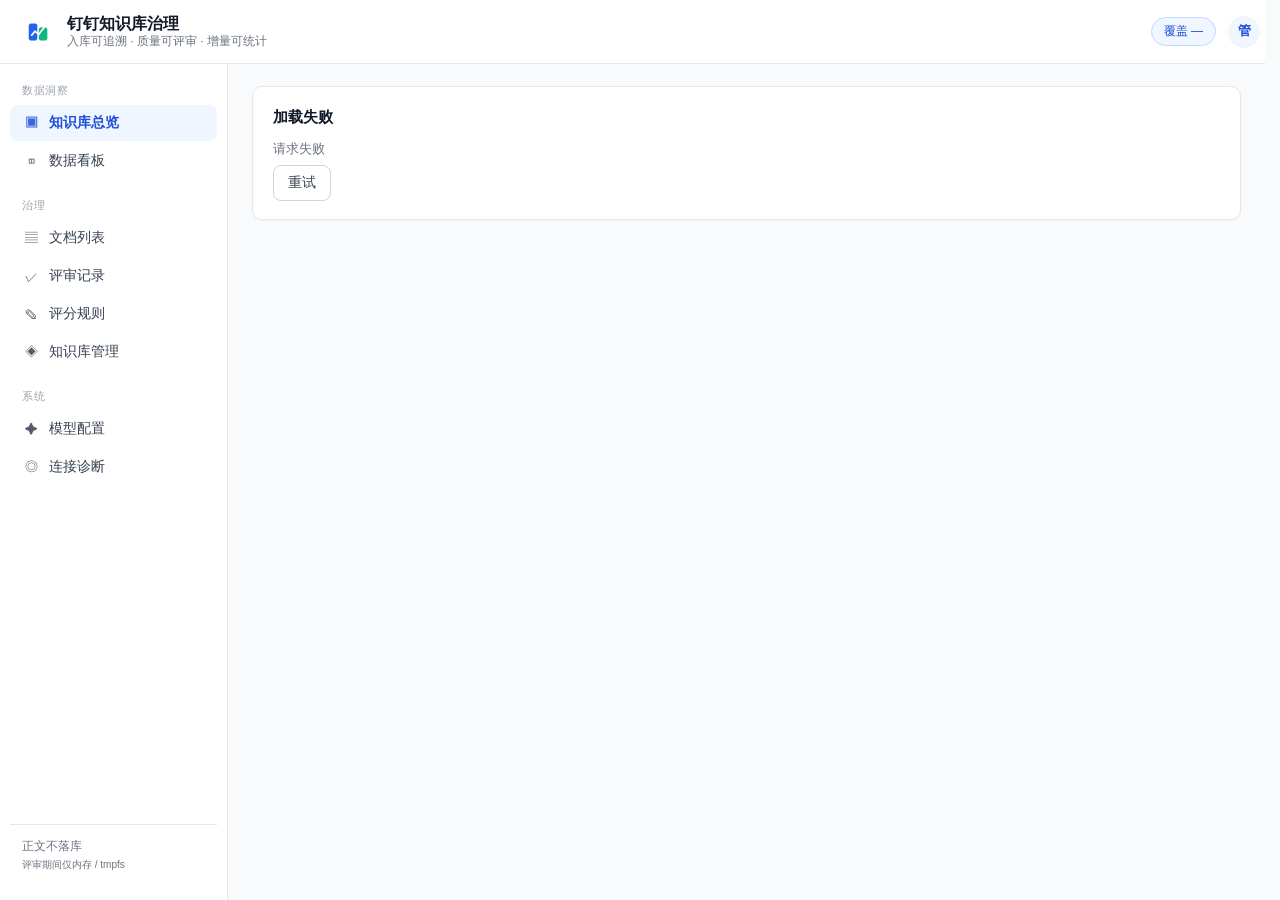
==== static/index.html @ 778e36e1 "feat: filter increments by monthly R&D scope" ====
<!doctype html>
<html lang="zh-CN">
<head>
<meta charset="UTF-8">
<meta name="viewport" content="width=device-width,initial-scale=1">
<title>钉钉知识库治理</title>
<link rel="icon" type="image/png" href="assets/brand/app-icon.png?v=20260818a">
<link rel="stylesheet" href="styles.css?v=20260818a">
<script>
/* 首屏并发：总览接口在这里就发出，而不是等 1MB 的 echarts 下载+解析完、
   app.js 执行、再串行等一次 auth/me 之后才开始。未登录时这次预取拿到 401
   并作废，登录跳转仍由 app.js 的 auth/me 分支统一负责。 */
window.__boot=fetch('api/v1/dashboard/overview').then(function(r){return r.ok?r.json():null}).catch(function(){return null});
</script>
</head>
<body>
<div class="app-layout">
  <header class="app-header">
    <button class="icon-btn menu-btn" id="menuBtn" aria-label="菜单">☰</button>
    <div class="app-brand">
      <img class="brand-img" src="assets/brand/app-icon.png?v=20260818a" alt="logo">
      <div class="brand-text"><b>钉钉知识库治理</b><small>入库可追溯 · 质量可评审 · 增量可统计</small></div>
    </div>
    <div class="header-actions">
      <span class="status-pill" id="scopePill" title="已扫描 / 可见 / 全公司知识库数">覆盖 —</span>
      <span id="userBox" class="user-box"><span class="avatar">·</span></span>
    </div>
  </header>
  <aside class="app-sidebar" id="sidebar">
    <nav>
      <div class="nav-group"><div class="nav-group-title">数据洞察</div>
        <button class="nav active" data-view="overview"><span class="nav-ico">▣</span>知识库总览</button>
        <button class="nav" data-view="increments"><span class="nav-ico">◫</span>数据看板</button>
      </div>
      <div class="nav-group"><div class="nav-group-title">治理</div>
        <button class="nav" data-view="documents"><span class="nav-ico">▤</span>文档列表</button>
        <button class="nav" data-view="reviews"><span class="nav-ico">✓</span>评审记录</button>
        <button class="nav" data-view="rules"><span class="nav-ico">✎</span>评分规则</button>
        <button class="nav" data-view="workspaces"><span class="nav-ico">◈</span>知识库管理</button>
      </div>
      <div class="nav-group"><div class="nav-group-title">系统</div>
        <button class="nav" data-view="models"><span class="nav-ico">✦</span>模型配置</button>
        <button class="nav" data-view="diagnostics"><span class="nav-ico">◎</span>连接诊断</button>
      </div>
    </nav>
    <div class="side-foot">正文不落库<br><small>评审期间仅内存 / tmpfs</small></div>
  </aside>
  <div class="sidebar-backdrop" id="backdrop"></div>
  <main class="app-main"><div id="app" class="page-shell">
    <!-- 骨架屏按总览页的真实版式占位：加载态和完成态高度接近，页面不再从
         一张小卡片突然长到两屏，滚动条也就不会中途冒出来。 -->
    <div class="skeleton skeleton-head"></div>
    <div class="grid metrics" aria-hidden="true">
      <div class="skeleton skeleton-card"></div><div class="skeleton skeleton-card"></div>
      <div class="skeleton skeleton-card"></div><div class="skeleton skeleton-card"></div>
    </div>
    <div class="skeleton skeleton-chart" aria-hidden="true"></div>
    <div class="skeleton skeleton-table" aria-hidden="true"></div>
    <p class="hint" role="status">正在加载治理数据…</p>
  </div></main>
</div>
<div id="toast" class="toast"></div>
<script src="vendor/echarts.min.js?v=20260818a"></script>
<script src="app.js?v=20260902a"></script>
</body>
</html>
---- static/styles.css ----
:root{--blue:#2563eb;--blue-700:#1d4ed8;--blue-50:#eff6ff;--ink:#111827;--muted:#6b7280;--line:#e5e7eb;--bg:#f9fafb;--card:#fff;--good:#10b981;--warn:#f59e0b;--bad:#ef4444;--amber-50:#fffbeb;--radius:10px;--header-h:64px;--sidebar-w:228px}
*{box-sizing:border-box}
/* The page grows past the viewport as soon as data lands, so the classic
   15px scrollbar kept appearing and disappearing — every toggle re-laid out
   the fixed header and every card, and fired a full chart redraw. Reserving
   the gutter up front is what stops the sideways jump. */
html{scrollbar-gutter:stable}
html,body{margin:0;padding:0}
body{background:var(--bg);color:var(--ink);font:14px/1.55 Inter,"PingFang SC","Microsoft YaHei",Arial,sans-serif}
b{font-weight:600}

/* layout */
.app-header{position:fixed;inset:0 0 auto 0;height:var(--header-h);background:#fff;border-bottom:1px solid var(--line);display:flex;align-items:center;gap:14px;padding:0 20px;z-index:30}
.app-sidebar{position:fixed;top:var(--header-h);bottom:0;left:0;width:var(--sidebar-w);background:#fff;border-right:1px solid var(--line);display:flex;flex-direction:column;justify-content:space-between;padding:14px 10px;z-index:25;overflow-y:auto}
.app-main{margin:var(--header-h) 0 0 var(--sidebar-w);min-height:calc(100vh - var(--header-h))}
.page-shell{max-width:1180px;margin:0 auto;padding:22px 24px 48px}

/* header */
.app-brand{display:flex;align-items:center;gap:11px;min-width:0}
.brand-mark{width:36px;height:36px;border-radius:9px;background:linear-gradient(135deg,var(--blue),#3b82f6);color:#fff;font-weight:700;font-size:17px;display:grid;place-items:center;flex:none}
.brand-img{width:36px;height:36px;border-radius:9px;flex:none;object-fit:cover}
.brand-text{display:flex;flex-direction:column;line-height:1.25;min-width:0}
.brand-text b{font-size:16px;white-space:nowrap}
.brand-text small{color:var(--muted);font-size:12px;white-space:nowrap;overflow:hidden;text-overflow:ellipsis}
.header-actions{margin-left:auto;display:flex;align-items:center;gap:12px}
.status-pill{background:var(--blue-50);color:var(--blue-700);border:1px solid #bfdbfe;border-radius:999px;padding:4px 12px;font-size:12px;font-weight:500;white-space:nowrap}
.avatar{width:32px;height:32px;border-radius:50%;background:var(--blue-50);color:var(--blue-700);display:grid;place-items:center;font-size:13px;font-weight:600}
.icon-btn{border:1px solid var(--line);background:#fff;border-radius:8px;width:34px;height:34px;font-size:15px;cursor:pointer;color:var(--ink)}
.menu-btn{display:none}

/* sidebar */
.nav-group{margin-bottom:14px}
.nav-group-title{font-size:11px;color:#9ca3af;letter-spacing:.06em;padding:4px 12px 6px}
.nav{display:flex;align-items:center;gap:9px;width:100%;text-align:left;border:0;background:none;padding:9px 12px;border-radius:8px;font-size:14px;color:#374151;cursor:pointer;margin-bottom:2px;font-family:inherit}
.nav:hover{background:#f3f4f6}
.nav.active{background:var(--blue-50);color:var(--blue-700);font-weight:600}
.nav-ico{width:18px;text-align:center;font-size:13px;opacity:.85}
.side-foot{padding:12px;font-size:12px;color:var(--muted);border-top:1px solid var(--line)}
.sidebar-backdrop{display:none}

/* page scaffolding */
.page-head{display:flex;align-items:flex-end;justify-content:space-between;gap:16px;margin-bottom:16px;flex-wrap:wrap}
.page-head h1{font-size:20px;margin:0 0 4px}
.page-head .sub{margin:0;color:var(--muted);font-size:13px}
.page-actions{display:flex;gap:8px;align-items:center;flex-wrap:wrap}
.card{background:var(--card);border:1px solid var(--line);border-radius:var(--radius);box-shadow:0 1px 2px rgba(16,24,40,.04);padding:18px 20px}
.card h2{font-size:15px;margin:0 0 12px}
.card.muted{color:var(--muted)}
.card-head{display:flex;justify-content:space-between;align-items:center;gap:12px;margin-bottom:12px;flex-wrap:wrap}
.card-head h2{margin:0}
.grid{display:grid;gap:14px}
.metrics{grid-template-columns:repeat(4,1fr)}
.two-cols{grid-template-columns:1.6fr 1fr}
.metric-label{color:var(--muted);font-size:12px}
.metric-value{font-size:26px;font-weight:700;margin:6px 0 2px;font-variant-numeric:tabular-nums}
.metric-note{font-size:12px;color:var(--muted)}
.banner{display:flex;gap:10px;align-items:flex-start;background:var(--amber-50);border:1px solid #fde68a;color:#92400e;border-radius:var(--radius);padding:10px 14px;font-size:12.5px;margin-bottom:16px}
.hint{color:var(--muted);font-size:12.5px;margin:5px 0}
.empty{color:var(--muted);text-align:center;padding:34px 10px;font-size:13px}
/* Loading placeholders hold roughly the height of the content that replaces
   them; without this the page height stepped up two or three times per view. */
.empty.loading{min-height:280px;display:grid;place-items:center;padding:0}
.skeleton{border-radius:var(--radius);background:linear-gradient(90deg,#eef1f5 25%,#f6f8fa 37%,#eef1f5 63%);background-size:400% 100%;animation:skeleton-sweep 1.3s ease-in-out infinite}
@keyframes skeleton-sweep{0%{background-position:100% 50%}100%{background-position:0 50%}}
.skeleton-head{height:46px;max-width:340px;margin-bottom:16px}
.skeleton-card{height:104px}
.skeleton-chart{height:356px;margin-top:16px}
.skeleton-table{height:220px;margin-top:16px}
@media (prefers-reduced-motion:reduce){.skeleton{animation:none}}
.section-gap{margin-top:16px}

/* chips & badges */
.chip{display:inline-flex;align-items:center;gap:5px;border-radius:999px;padding:2px 10px;font-size:12px;border:1px solid var(--line);background:#f9fafb;color:#374151;white-space:nowrap}
.chip.blue{background:var(--blue-50);border-color:#bfdbfe;color:var(--blue-700)}
.chip.green{background:#ecfdf5;border-color:#a7f3d0;color:#047857}
.chip.amber{background:var(--amber-50);border-color:#fde68a;color:#b45309}
.chip.red{background:#fef2f2;border-color:#fecaca;color:#b91c1c}
.chip.gray{color:var(--muted)}
.badge{display:inline-block;border-radius:999px;padding:2px 10px;font-size:12px;background:#f3f4f6;color:#4b5563}
.badge.pass{background:#ecfdf5;color:#047857}
.badge.manual_review{background:var(--amber-50);color:#b45309}
.badge.return{background:#fef2f2;color:#b91c1c}
.score{font-weight:700;font-variant-numeric:tabular-nums}
.score.good{color:var(--good)}.score.warn{color:var(--warn)}.score.bad{color:var(--bad)}

/* table */
.table-wrap{overflow-x:auto}
.data-table{width:100%;border-collapse:collapse;font-size:13px}
.data-table th{color:var(--muted);font-weight:500;text-align:left;padding:9px 10px;border-bottom:1px solid var(--line);white-space:nowrap;background:#fafafa}
.data-table td{padding:10px;border-bottom:1px solid #f3f4f6;vertical-align:top}
.data-table tr:last-child td{border-bottom:0}
.data-table tbody tr.rowlink{cursor:pointer}
.data-table tbody tr.rowlink:hover{background:#f8faff}
.data-table td small,.data-table th small{color:var(--muted)}
.num{text-align:right;font-variant-numeric:tabular-nums;white-space:nowrap}

/* forms & buttons */
.input,select.input{border:1px solid #d1d5db;border-radius:8px;padding:8px 11px;font-size:13.5px;background:#fff;color:var(--ink);min-width:0;font-family:inherit}
.input:focus{outline:2px solid #bfdbfe;border-color:var(--blue)}
.primary{background:var(--blue);color:#fff;border:0;border-radius:8px;padding:9px 16px;font-size:13.5px;font-weight:500;cursor:pointer;font-family:inherit}
.primary:hover{background:var(--blue-700)}
.secondary{background:#fff;color:#374151;border:1px solid #d1d5db;border-radius:8px;padding:8px 14px;font-size:13.5px;cursor:pointer;font-family:inherit}
.secondary:hover{border-color:#9ca3af}
.form-grid{display:grid;grid-template-columns:1fr 1fr;gap:12px}
.form-field{display:flex;flex-direction:column;gap:5px}
.form-field.full{grid-column:1/-1}
.field-label{font-size:12px;color:var(--muted)}
.controls{display:flex;gap:8px;align-items:center;flex-wrap:wrap}

/* charts & misc */
.chart{width:100%;height:300px}
.chart.tall{height:340px}
.chart-fallback{color:var(--muted);font-size:13px;padding:30px 0;text-align:center}
.legend-note{display:flex;gap:14px;font-size:12px;color:var(--muted);margin-top:6px;flex-wrap:wrap}
.dot{display:inline-block;width:9px;height:9px;border-radius:2px;margin-right:5px;vertical-align:-1px}
.diagnostic{display:flex;align-items:center;gap:12px;padding:10px 0;border-bottom:1px solid #f3f4f6}
.diagnostic:last-child{border-bottom:0}
.diagnostic .message{margin-left:auto;color:var(--muted);font-size:12.5px;text-align:right;max-width:55%}
.health{width:10px;height:10px;border-radius:50%;background:#d1d5db;flex:none}
.health.healthy{background:var(--good)}.health.failed{background:var(--bad)}.health.not_configured,.health.disabled{background:var(--warn)}
.detail-header{display:flex;gap:16px;align-items:flex-start}
.detail-meta{display:flex;gap:14px;flex-wrap:wrap;color:var(--muted);font-size:12.5px;margin-top:8px}
.document-icon{width:44px;height:44px;border-radius:10px;background:var(--blue-50);color:var(--blue-700);display:grid;place-items:center;font-size:19px;flex:none}
.big-score{margin-left:auto;text-align:right;font-size:34px;font-weight:700;color:var(--blue-700)}
.big-score span{font-size:15px;color:var(--muted);font-weight:500}
.big-score small{font-size:12.5px;color:var(--muted);font-weight:400}
.deductions{grid-template-columns:repeat(auto-fill,minmax(210px,1fr))}
.deduction .number{font-size:21px;font-weight:700;margin:5px 0}
.deduction ul{margin:6px 0 0;padding-left:17px;color:var(--muted);font-size:12.5px}
.toast{position:fixed;left:50%;bottom:34px;transform:translate(-50%,16px);background:#111827;color:#fff;border-radius:8px;padding:10px 18px;font-size:13px;opacity:0;pointer-events:none;transition:.25s;z-index:60}
.toast.show{opacity:.95;transform:translate(-50%,0)}

/* auth */
.user-box{display:flex;align-items:center;gap:8px}
.user-name{font-size:13px;color:#374151;max-width:110px;overflow:hidden;text-overflow:ellipsis;white-space:nowrap}
.login-wrap{min-height:60vh;display:grid;place-items:center}
.login-card{width:340px;max-width:92vw;text-align:center;padding:30px 26px}
.login-brand{display:flex;align-items:center;gap:12px;justify-content:center;margin-bottom:14px;text-align:left}

/* dashboard refinements (after ai_code_review_web data board) */
.pill{display:inline-flex;align-items:center;border:1px solid var(--line);background:#fff;color:#374151;border-radius:999px;padding:5px 14px;font-size:13px;cursor:pointer;font-family:inherit;transition:.15s}
.pill:hover{border-color:#9ca3af}
.pill.active{background:var(--blue);border-color:var(--blue);color:#fff;font-weight:500}
.filter-card{display:flex;gap:10px;align-items:center;flex-wrap:wrap;background:#fff;border:1px solid var(--line);border-radius:var(--radius);padding:12px 16px;margin-bottom:14px}
.kpi{position:relative;overflow:hidden}
.kpi::before{content:"";position:absolute;left:0;top:0;bottom:0;width:3px;background:var(--blue);border-radius:3px}
.kpi.green::before{background:var(--good)}
.kpi.amber::before{background:var(--warn)}
.kpi.gray::before{background:#9ca3af}
.crumbs{display:flex;align-items:center;gap:6px;font-size:13px;flex-wrap:wrap}
.crumbs .crumb{color:var(--blue-700);cursor:pointer;background:none;border:0;font:inherit;padding:2px 4px;border-radius:6px}
.crumbs .crumb:hover{background:var(--blue-50)}
.crumbs .crumb.current{color:var(--ink);font-weight:600;cursor:default}
.crumbs .sep{color:#c4c9d2}
.delta-pos{color:var(--good);font-weight:600}
.delta-zero{color:#9ca3af}
.person-panel{position:sticky;top:calc(var(--header-h) + 16px)}
.link-btn{color:var(--blue-700);text-decoration:none;font-size:12.5px;border:1px solid #bfdbfe;background:var(--blue-50);border-radius:6px;padding:3px 9px;white-space:nowrap}
.link-btn:hover{background:#dbeafe}
.ws-chip{display:inline-flex;align-items:center;gap:6px;border:1px solid var(--line);border-radius:8px;padding:4px 10px;margin:3px;font-size:12.5px;background:#fafafa}
.ws-chip b{font-variant-numeric:tabular-nums}
.mini-note{font-size:11.5px;color:#9ca3af}
.row-tag{font-size:11px;color:#9ca3af;margin-left:6px}

/* responsive */
@media (max-width:1024px){.metrics{grid-template-columns:repeat(2,1fr)}.two-cols{grid-template-columns:1fr}}
@media (max-width:900px){
  .menu-btn{display:block}
  .app-sidebar{transform:translateX(-100%);transition:transform .22s}
  body.sidebar-open .app-sidebar{transform:none}
  body.sidebar-open .sidebar-backdrop{display:block;position:fixed;inset:var(--header-h) 0 0 0;background:rgba(17,24,39,.4);z-index:20}
  .app-main{margin-left:0}
  .brand-text small{display:none}
  .page-shell{padding:16px 14px 40px}
  .form-grid{grid-template-columns:1fr}
}
@media (max-width:640px){
  .metrics{grid-template-columns:repeat(2,1fr)}
  .metric-value{font-size:21px}
  .page-shell{padding:12px 10px 32px}
  .card{padding:13px 14px}
  .chart{height:230px}.chart.tall{height:250px}
  .data-table{font-size:12px}
  .data-table th,.data-table td{padding:7px 6px}
  .hide-sm{display:none}
  .filter-card{padding:10px}
  .page-head h1{font-size:17px}
  .page-actions{width:100%}
  .page-actions .input{flex:1;min-width:0}
}
/* 钉钉侧边栏 / 手机竖屏（极窄） */
@media (max-width:430px){
  .metrics{grid-template-columns:1fr 1fr;gap:8px}
  .metric-label{font-size:11px}
  .metric-value{font-size:18px}
  .chart{height:200px}
  .status-pill{display:none}
  .two-cols{gap:10px}
}
/* 矮视口（笔记本半屏 / 嵌入面板） */
@media (max-height:720px){
  .chart{height:230px}.chart.tall{height:250px}
  .page-head{margin-bottom:10px}
  .card{padding:14px 16px}
}
/* 评分规则配置页 */
.rc-num{width:76px;padding:6px 8px}
.rc-par{display:inline-flex;align-items:center;gap:6px;font-size:12px;color:var(--muted);white-space:nowrap}
.rc-off td{opacity:.45}
.rc-off td:first-child{opacity:1}
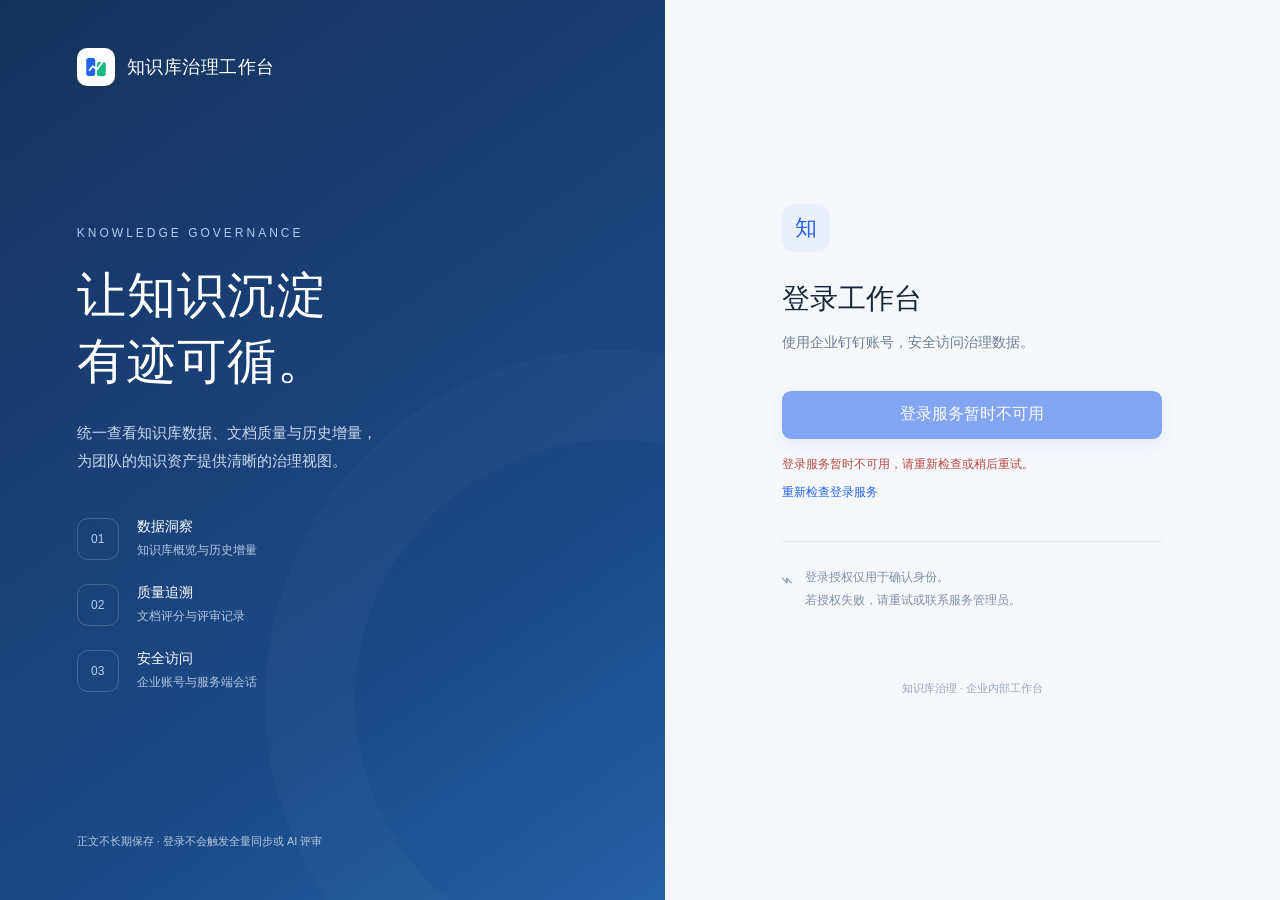
==== commit db508612: "feat: preserve genre scoring and standalone login changes" ====
--- a/static/index.html
+++ b/static/index.html
@@ -61,6 +61,6 @@
 </div>
 <div id="toast" class="toast"></div>
 <script src="vendor/echarts.min.js?v=20260818a"></script>
-<script src="app.js?v=20260902a"></script>
+<script src="app.js?v=20261010-login"></script>
 </body>
 </html>
